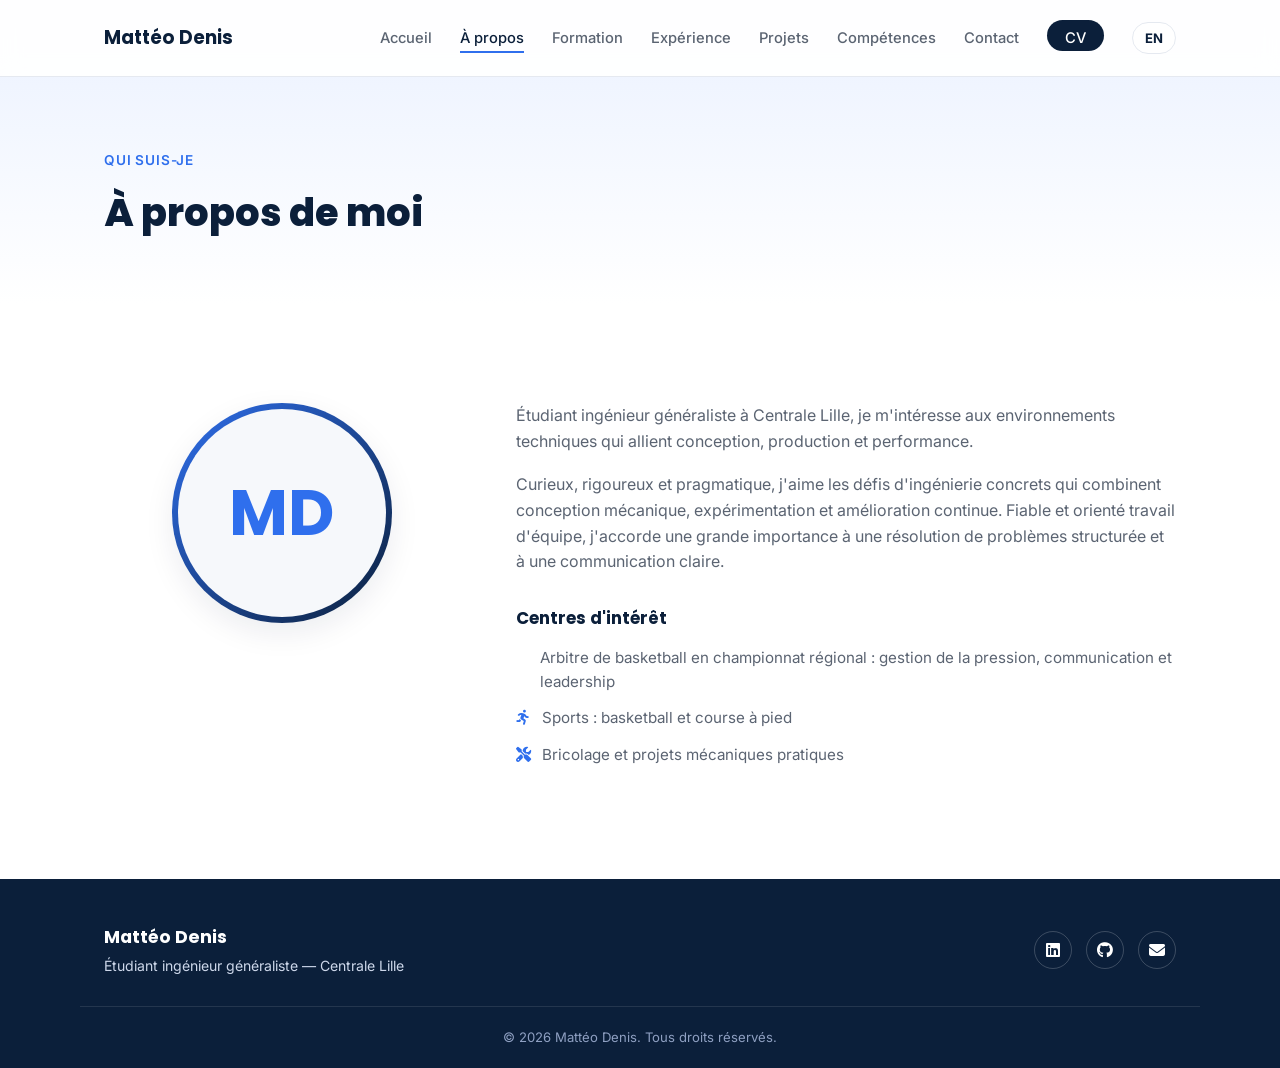
==== about.html @ f8affc0e "Nouvelle structure multi-pages + FR/EN" ====
<!DOCTYPE html>
<html lang="fr">
<head>
<meta charset="UTF-8">
<meta name="viewport" content="width=device-width, initial-scale=1.0">
<title>À propos | Mattéo Denis</title>
<meta name="description" content="À propos de Mattéo Denis, étudiant ingénieur généraliste à Centrale Lille.">
<link rel="preconnect" href="https://fonts.googleapis.com">
<link rel="preconnect" href="https://fonts.gstatic.com" crossorigin>
<link href="https://fonts.googleapis.com/css2?family=Poppins:wght@400;500;600;700;800&family=Inter:wght@400;500;600&display=swap" rel="stylesheet">
<link rel="stylesheet" href="https://cdnjs.cloudflare.com/ajax/libs/font-awesome/6.5.1/css/all.min.css">
<link rel="stylesheet" href="css/style.css">
</head>
<body>

<header id="header">
  <nav class="navbar container">
    <a href="index.html" class="logo">Mattéo Denis</a>
    <ul class="nav-links" id="navLinks">
      <li><a href="index.html" data-i18n="nav.home">Accueil</a></li>
      <li><a href="about.html" data-i18n="nav.about">À propos</a></li>
      <li><a href="education.html" data-i18n="nav.education">Formation</a></li>
      <li><a href="experience.html" data-i18n="nav.experience">Expérience</a></li>
      <li><a href="projects.html" data-i18n="nav.projects">Projets</a></li>
      <li><a href="skills.html" data-i18n="nav.skills">Compétences</a></li>
      <li><a href="contact.html" data-i18n="nav.contact">Contact</a></li>
      <li><a href="assets/CV_Matteo_Denis.pdf" class="btn-cv" target="_blank" data-i18n="nav.cv">CV</a></li>
      <li><button id="langToggle" class="lang-toggle" type="button">EN</button></li>
    </ul>
    <button class="burger" id="burger" aria-label="Menu">
      <span></span><span></span><span></span>
    </button>
  </nav>
</header>

<main>

  <section class="page-header">
    <div class="container">
      <p class="page-eyebrow" data-i18n="about.eyebrow">Qui suis-je</p>
      <h1 data-i18n="about.title">À propos de moi</h1>
    </div>
  </section>

  <section class="section">
    <div class="container">
      <div class="about-grid">
        <div class="about-photo">
          <div class="photo-frame small">
            <div class="avatar-placeholder">MD</div>
          </div>
        </div>
        <div class="about-text">
          <p data-i18n="about.p1">
            Étudiant ingénieur généraliste à Centrale Lille, je m'intéresse aux environnements
            techniques qui allient conception, production et performance.
          </p>
          <p data-i18n="about.p2">
            Curieux, rigoureux et pragmatique, j'aime les défis d'ingénierie concrets qui combinent
            conception mécanique, expérimentation et amélioration continue. Fiable et orienté travail
            d'équipe, j'accorde une grande importance à une résolution de problèmes structurée et à
            une communication claire.
          </p>
          <div class="about-interests">
            <h3 data-i18n="about.interestsTitle">Centres d'intérêt</h3>
            <ul>
              <li><i class="fas fa-whistle"></i> <span data-i18n="about.interest1">Arbitre de basketball en championnat régional : gestion de la pression, communication et leadership</span></li>
              <li><i class="fas fa-person-running"></i> <span data-i18n="about.interest2">Sports : basketball et course à pied</span></li>
              <li><i class="fas fa-screwdriver-wrench"></i> <span data-i18n="about.interest3">Bricolage et projets mécaniques pratiques</span></li>
            </ul>
          </div>
        </div>
      </div>
    </div>
  </section>

</main>

<footer>
  <div class="container footer-grid">
    <div>
      <p class="footer-name">Mattéo Denis</p>
      <p class="footer-tag" data-i18n="footer.tag">Étudiant ingénieur généraliste — Centrale Lille</p>
    </div>
    <div class="footer-socials">
      <a href="https://www.linkedin.com/in/matteo-denis1" target="_blank" aria-label="LinkedIn"><i class="fab fa-linkedin"></i></a>
      <a href="https://github.com/matteodenis59" target="_blank" aria-label="GitHub"><i class="fab fa-github"></i></a>
      <a href="mailto:matteo.denis@centrale.centralelille.fr" aria-label="Email"><i class="fas fa-envelope"></i></a>
    </div>
  </div>
  <p class="footer-copy" data-i18n="footer.copy">© 2026 Mattéo Denis. Tous droits réservés.</p>
</footer>

<a href="#top" class="back-to-top" id="backToTop" aria-label="Retour en haut"><i class="fas fa-arrow-up"></i></a>

<script src="js/i18n.js"></script>
<script src="js/main.js"></script>
</body>
</html>
---- css/style.css ----
:root {
  --navy: #0b1f3a;
  --navy-light: #122c52;
  --blue: #2f6fed;
  --blue-light: #eaf1ff;
  --text: #1c2433;
  --text-muted: #5b6472;
  --bg: #ffffff;
  --bg-alt: #f6f8fb;
  --border: #e5e9f0;
  --radius: 14px;
  --shadow: 0 10px 30px rgba(11, 31, 58, 0.08);
}

* { margin: 0; padding: 0; box-sizing: border-box; }

html { scroll-behavior: smooth; }

body {
  font-family: 'Inter', sans-serif;
  color: var(--text);
  background: var(--bg);
  line-height: 1.6;
}

h1, h2, h3 {
  font-family: 'Poppins', sans-serif;
}

a { text-decoration: none; color: inherit; }
ul { list-style: none; }
img { max-width: 100%; display: block; }

.container {
  width: 100%;
  max-width: 1120px;
  margin: 0 auto;
  padding: 0 24px;
}

/* HEADER / NAVBAR */
header {
  position: fixed;
  top: 0;
  left: 0;
  width: 100%;
  z-index: 1000;
  background: rgba(255, 255, 255, 0.92);
  backdrop-filter: blur(10px);
  border-bottom: 1px solid var(--border);
}

.navbar {
  display: flex;
  align-items: center;
  justify-content: space-between;
  height: 76px;
}

.logo {
  font-family: 'Poppins', sans-serif;
  font-weight: 700;
  font-size: 1.15rem;
  color: var(--navy);
}

.nav-links {
  display: flex;
  align-items: center;
  gap: 28px;
}

.nav-links a {
  font-size: 0.92rem;
  font-weight: 500;
  color: var(--text-muted);
  transition: color 0.2s;
  padding-bottom: 4px;
  border-bottom: 2px solid transparent;
}

.nav-links a:hover { color: var(--blue); }

.nav-links a.active {
  color: var(--navy);
  border-bottom-color: var(--blue);
}

.btn-cv {
  background: var(--navy);
  color: #fff !important;
  padding: 9px 18px;
  border-radius: 30px;
  font-weight: 600;
  border-bottom: none !important;
}

.btn-cv:hover { background: var(--blue); }

.lang-toggle {
  background: #fff;
  border: 1.5px solid var(--border);
  color: var(--navy);
  font-weight: 700;
  font-size: 0.82rem;
  padding: 7px 12px;
  border-radius: 20px;
  cursor: pointer;
  transition: 0.2s;
  font-family: 'Inter', sans-serif;
}

.lang-toggle:hover { border-color: var(--blue); color: var(--blue); }

.burger {
  display: none;
  flex-direction: column;
  gap: 5px;
  background: none;
  border: none;
  cursor: pointer;
}

.burger span {
  width: 24px;
  height: 2px;
  background: var(--navy);
  transition: 0.3s;
}

/* HERO (home page) */
.hero {
  padding: 170px 0 100px;
  background: linear-gradient(180deg, var(--blue-light) 0%, #fff 100%);
}

.hero-grid {
  display: grid;
  grid-template-columns: 1.2fr 0.8fr;
  align-items: center;
  gap: 48px;
}

.hero-eyebrow {
  color: var(--blue);
  font-weight: 600;
  letter-spacing: 0.06em;
  text-transform: uppercase;
  font-size: 0.85rem;
  margin-bottom: 14px;
}

.hero-text h1 {
  font-size: 3.2rem;
  font-weight: 800;
  color: var(--navy);
  line-height: 1.1;
}

.hero-text h1 span { color: var(--blue); }

.hero-text h2 {
  font-size: 1.3rem;
  font-weight: 500;
  color: var(--text-muted);
  margin-top: 10px;
}

.hero-tagline {
  margin-top: 22px;
  font-size: 1.02rem;
  color: var(--text-muted);
  max-width: 520px;
}

.hero-actions {
  display: flex;
  gap: 16px;
  margin-top: 32px;
  flex-wrap: wrap;
}

.btn {
  display: inline-block;
  padding: 13px 28px;
  border-radius: 30px;
  font-weight: 600;
  font-size: 0.95rem;
  transition: all 0.2s;
}

.btn-primary {
  background: var(--blue);
  color: #fff;
}

.btn-primary:hover {
  background: var(--navy);
  transform: translateY(-2px);
}

.btn-outline {
  border: 1.5px solid var(--border);
  color: var(--navy);
}

.btn-outline:hover {
  border-color: var(--blue);
  color: var(--blue);
  transform: translateY(-2px);
}

.btn-github {
  display: inline-flex;
  align-items: center;
  gap: 8px;
  background: var(--navy);
  color: #fff;
  padding: 10px 20px;
  border-radius: 30px;
  font-weight: 600;
  font-size: 0.88rem;
  transition: all 0.2s;
}

.btn-github:hover { background: #000; transform: translateY(-2px); }

.hero-socials {
  display: flex;
  gap: 16px;
  margin-top: 30px;
}

.hero-socials a {
  width: 42px;
  height: 42px;
  border-radius: 50%;
  border: 1.5px solid var(--border);
  display: flex;
  align-items: center;
  justify-content: center;
  color: var(--navy);
  transition: 0.2s;
}

.hero-socials a:hover {
  background: var(--blue);
  color: #fff;
  border-color: var(--blue);
}

.hero-photo { display: flex; justify-content: center; }

.photo-frame {
  width: 300px;
  height: 300px;
  border-radius: 50%;
  background: linear-gradient(135deg, var(--blue), var(--navy));
  padding: 6px;
  box-shadow: var(--shadow);
}

.photo-frame.small { width: 220px; height: 220px; }

.avatar-placeholder {
  width: 100%;
  height: 100%;
  border-radius: 50%;
  background: var(--bg-alt);
  display: flex;
  align-items: center;
  justify-content: center;
  font-family: 'Poppins', sans-serif;
  font-weight: 700;
  font-size: 4rem;
  color: var(--blue);
  overflow: hidden;
}

.photo-frame img {
  width: 100%;
  height: 100%;
  object-fit: cover;
  border-radius: 50%;
}

/* HOME — highlight cards linking to sections */
.home-highlights { padding: 90px 0; }

.highlights-grid {
  display: grid;
  grid-template-columns: repeat(3, 1fr);
  gap: 24px;
  margin-top: 20px;
}

.highlight-card {
  background: #fff;
  border: 1px solid var(--border);
  border-radius: var(--radius);
  padding: 30px;
  transition: all 0.2s;
}

.highlight-card:hover {
  transform: translateY(-6px);
  box-shadow: var(--shadow);
  border-color: var(--blue);
}

.highlight-icon {
  width: 50px;
  height: 50px;
  border-radius: 12px;
  background: var(--blue-light);
  color: var(--blue);
  display: flex;
  align-items: center;
  justify-content: center;
  font-size: 1.3rem;
  margin-bottom: 18px;
}

.highlight-card h3 {
  color: var(--navy);
  font-size: 1.1rem;
  margin-bottom: 8px;
}

.highlight-card p {
  color: var(--text-muted);
  font-size: 0.92rem;
  margin-bottom: 16px;
}

.highlight-link {
  color: var(--blue);
  font-weight: 600;
  font-size: 0.88rem;
}

.highlight-link i { margin-left: 4px; }

/* PAGE HEADER (inner pages banner) */
.page-header {
  padding: 150px 0 60px;
  background: linear-gradient(180deg, var(--blue-light) 0%, #fff 100%);
}

.page-eyebrow {
  color: var(--blue);
  font-weight: 600;
  letter-spacing: 0.06em;
  text-transform: uppercase;
  font-size: 0.85rem;
  margin-bottom: 10px;
}

.page-header h1 {
  font-size: 2.4rem;
  font-weight: 800;
  color: var(--navy);
}

.breadcrumb {
  margin-top: 14px;
  font-size: 0.85rem;
  color: var(--text-muted);
}

.breadcrumb a { color: var(--blue); font-weight: 600; }

/* SECTIONS */
.section { padding: 100px 0; }
.section.alt { background: var(--bg-alt); }
.section.tight { padding: 70px 0; }

.section-eyebrow {
  color: var(--blue);
  font-weight: 600;
  letter-spacing: 0.06em;
  text-transform: uppercase;
  font-size: 0.82rem;
  margin-bottom: 10px;
}

.section-title {
  font-size: 2.1rem;
  font-weight: 700;
  color: var(--navy);
  margin-bottom: 48px;
}

/* ABOUT */
.about-grid {
  display: grid;
  grid-template-columns: 0.7fr 1.3fr;
  gap: 56px;
  align-items: start;
}

.about-photo { display: flex; justify-content: center; }

.about-text p { margin-bottom: 18px; color: var(--text-muted); }

.about-interests { margin-top: 30px; }

.about-interests h3 {
  color: var(--navy);
  font-size: 1.05rem;
  margin-bottom: 14px;
}

.about-interests li {
  display: flex;
  gap: 10px;
  align-items: flex-start;
  margin-bottom: 12px;
  color: var(--text-muted);
  font-size: 0.95rem;
}

.about-interests i {
  color: var(--blue);
  margin-top: 4px;
  width: 16px;
}

/* TIMELINE */
.timeline {
  border-left: 2px solid var(--border);
  margin-left: 8px;
}

.timeline-item {
  position: relative;
  padding: 0 0 44px 36px;
}

.timeline-item::before {
  content: '';
  position: absolute;
  left: -7px;
  top: 4px;
  width: 12px;
  height: 12px;
  border-radius: 50%;
  background: var(--blue);
  box-shadow: 0 0 0 4px var(--blue-light);
}

.timeline-item:last-child { padding-bottom: 0; }

.timeline-date {
  font-size: 0.85rem;
  font-weight: 600;
  color: var(--blue);
  margin-bottom: 6px;
  display: flex;
  align-items: center;
  gap: 10px;
}

.badge {
  background: var(--navy);
  color: #fff;
  font-size: 0.7rem;
  padding: 3px 10px;
  border-radius: 20px;
  font-weight: 600;
}

.timeline-content {
  background: #fff;
  border: 1px solid var(--border);
  border-radius: var(--radius);
  padding: 22px 26px;
}

.timeline-content h3 {
  color: var(--navy);
  font-size: 1.1rem;
  margin-bottom: 4px;
}

.timeline-role {
  font-weight: 600;
  color: var(--text);
  margin-bottom: 10px;
  font-size: 0.92rem;
}

.timeline-content p, .timeline-content ul {
  color: var(--text-muted);
  font-size: 0.94rem;
}

.timeline-content ul { margin-top: 6px; }

.timeline-content li {
  list-style: disc;
  margin-left: 18px;
  margin-bottom: 6px;
}

/* PROJECTS GRID */
.projects-grid {
  display: grid;
  grid-template-columns: repeat(2, 1fr);
  gap: 28px;
}

.project-card {
  background: #fff;
  border: 1px solid var(--border);
  border-radius: var(--radius);
  padding: 32px;
  transition: transform 0.2s, box-shadow 0.2s;
  display: flex;
  flex-direction: column;
}

.project-card:hover {
  transform: translateY(-6px);
  box-shadow: var(--shadow);
}

.project-icon {
  width: 54px;
  height: 54px;
  border-radius: 14px;
  background: var(--blue-light);
  color: var(--blue);
  display: flex;
  align-items: center;
  justify-content: center;
  font-size: 1.4rem;
  margin-bottom: 20px;
}

.project-card h3 {
  color: var(--navy);
  font-size: 1.15rem;
  margin-bottom: 8px;
}

.project-meta {
  font-size: 0.82rem;
  color: var(--blue);
  font-weight: 600;
  margin-bottom: 14px;
}

.project-card p {
  color: var(--text-muted);
  font-size: 0.94rem;
  margin-bottom: 10px;
}

.tags {
  display: flex;
  flex-wrap: wrap;
  gap: 8px;
  margin: 16px 0;
}

.tags span {
  background: var(--bg-alt);
  color: var(--navy);
  font-size: 0.78rem;
  font-weight: 600;
  padding: 5px 12px;
  border-radius: 20px;
}

.project-card-actions {
  margin-top: auto;
  display: flex;
  gap: 12px;
  flex-wrap: wrap;
  padding-top: 10px;
}

.link-more {
  color: var(--blue);
  font-weight: 600;
  font-size: 0.88rem;
  display: inline-flex;
  align-items: center;
  gap: 6px;
}

/* PROJECT DETAIL PAGE */
.project-detail-header {
  padding: 150px 0 50px;
  background: linear-gradient(180deg, var(--blue-light) 0%, #fff 100%);
}

.project-detail-header .project-icon { margin-bottom: 24px; }

.project-detail-header h1 {
  font-size: 2.2rem;
  font-weight: 800;
  color: var(--navy);
  margin-bottom: 10px;
}

.project-detail-meta {
  color: var(--blue);
  font-weight: 600;
  font-size: 0.92rem;
  margin-bottom: 24px;
}

.project-detail-actions {
  display: flex;
  gap: 14px;
  flex-wrap: wrap;
  margin-top: 10px;
}

.project-detail-body {
  padding: 70px 0;
}

.project-detail-body .content-block {
  max-width: 760px;
  margin-bottom: 40px;
}

.project-detail-body h2 {
  color: var(--navy);
  font-size: 1.4rem;
  margin-bottom: 16px;
}

.project-detail-body p {
  color: var(--text-muted);
  margin-bottom: 14px;
  font-size: 1rem;
}

.project-detail-body ul {
  margin-bottom: 14px;
}

.project-detail-body li {
  list-style: disc;
  margin-left: 20px;
  color: var(--text-muted);
  margin-bottom: 8px;
}

/* SKILLS */
.skills-grid {
  display: grid;
  grid-template-columns: repeat(4, 1fr);
  gap: 28px;
  margin-bottom: 56px;
}

.skills-col h3 {
  color: var(--navy);
  font-size: 1rem;
  margin-bottom: 16px;
}

.tech-badges {
  display: flex;
  flex-wrap: wrap;
  gap: 8px;
}

.tech-badges span {
  background: #fff;
  border: 1px solid var(--border);
  color: var(--text);
  font-size: 0.82rem;
  font-weight: 500;
  padding: 7px 14px;
  border-radius: 20px;
}

.skills-bottom {
  display: grid;
  grid-template-columns: repeat(2, 1fr);
  gap: 28px;
  border-top: 1px solid var(--border);
  padding-top: 48px;
}

.skills-bottom-col h3 {
  color: var(--navy);
  font-size: 1.05rem;
  margin-bottom: 18px;
}

.lang-list li, .cert-list li {
  display: flex;
  align-items: center;
  justify-content: space-between;
  padding: 12px 0;
  border-bottom: 1px solid var(--border);
  font-size: 0.94rem;
}

.lang-list li span { font-weight: 600; color: var(--navy); }
.lang-list li em { color: var(--text-muted); font-style: normal; font-size: 0.86rem; }

.cert-list li {
  justify-content: flex-start;
  gap: 12px;
  color: var(--text-muted);
}

.cert-list i { color: var(--blue); }

/* CONTACT */
.contact-info p {
  color: var(--text-muted);
  max-width: 560px;
  margin-bottom: 30px;
}

.contact-list {
  display: flex;
  flex-direction: column;
  gap: 16px;
  margin-bottom: 34px;
}

.contact-list li {
  display: flex;
  align-items: center;
  gap: 14px;
  font-size: 0.98rem;
  color: var(--text);
}

.contact-list i {
  width: 20px;
  color: var(--blue);
  font-size: 1.05rem;
}

.contact-actions { display: flex; gap: 16px; flex-wrap: wrap; }

/* FOOTER */
footer {
  background: var(--navy);
  color: #cdd7ea;
  padding: 44px 0 20px;
}

.footer-grid {
  display: flex;
  justify-content: space-between;
  align-items: center;
  flex-wrap: wrap;
  gap: 20px;
  padding-bottom: 28px;
  border-bottom: 1px solid rgba(255,255,255,0.1);
}

.footer-name {
  font-family: 'Poppins', sans-serif;
  font-weight: 700;
  color: #fff;
  font-size: 1.1rem;
}

.footer-tag { font-size: 0.88rem; margin-top: 4px; }

.footer-socials { display: flex; gap: 14px; }

.footer-socials a {
  width: 38px;
  height: 38px;
  border-radius: 50%;
  border: 1px solid rgba(255,255,255,0.2);
  display: flex;
  align-items: center;
  justify-content: center;
  color: #fff;
  transition: 0.2s;
}

.footer-socials a:hover { background: var(--blue); border-color: var(--blue); }

.footer-copy {
  text-align: center;
  font-size: 0.82rem;
  margin-top: 20px;
  color: #8fa0c2;
}

/* BACK TO TOP */
.back-to-top {
  position: fixed;
  bottom: 28px;
  right: 28px;
  width: 46px;
  height: 46px;
  border-radius: 50%;
  background: var(--navy);
  color: #fff;
  display: flex;
  align-items: center;
  justify-content: center;
  opacity: 0;
  pointer-events: none;
  transition: all 0.25s;
  z-index: 900;
}

.back-to-top.visible { opacity: 1; pointer-events: auto; }
.back-to-top:hover { background: var(--blue); transform: translateY(-3px); }

/* ANIMATIONS */
.reveal {
  opacity: 0;
  transform: translateY(24px);
  transition: opacity 0.6s ease, transform 0.6s ease;
}

.reveal.visible { opacity: 1; transform: translateY(0); }

/* RESPONSIVE */
@media (max-width: 900px) {
  .hero-grid { grid-template-columns: 1fr; text-align: center; }
  .hero-text h1 { font-size: 2.4rem; }
  .hero-actions, .hero-socials { justify-content: center; }
  .hero-photo { order: -1; }
  .photo-frame { width: 220px; height: 220px; }
  .about-grid { grid-template-columns: 1fr; text-align: center; }
  .about-photo { margin-bottom: 10px; }
  .about-interests li { text-align: left; }
  .projects-grid { grid-template-columns: 1fr; }
  .skills-grid { grid-template-columns: repeat(2, 1fr); }
  .skills-bottom { grid-template-columns: 1fr; }
  .highlights-grid { grid-template-columns: 1fr; }
}

@media (max-width: 720px) {
  .nav-links {
    position: fixed;
    top: 76px;
    left: 0;
    width: 100%;
    background: #fff;
    flex-direction: column;
    align-items: flex-start;
    padding: 24px;
    gap: 20px;
    border-bottom: 1px solid var(--border);
    transform: translateY(-150%);
    transition: transform 0.3s;
    max-height: calc(100vh - 76px);
    overflow-y: auto;
  }
  .nav-links.open { transform: translateY(0); }
  .burger { display: flex; }
  .skills-grid { grid-template-columns: 1fr; }
  .section { padding: 70px 0; }
  .hero { padding: 140px 0 70px; }
  .page-header, .project-detail-header { padding: 130px 0 40px; }
}
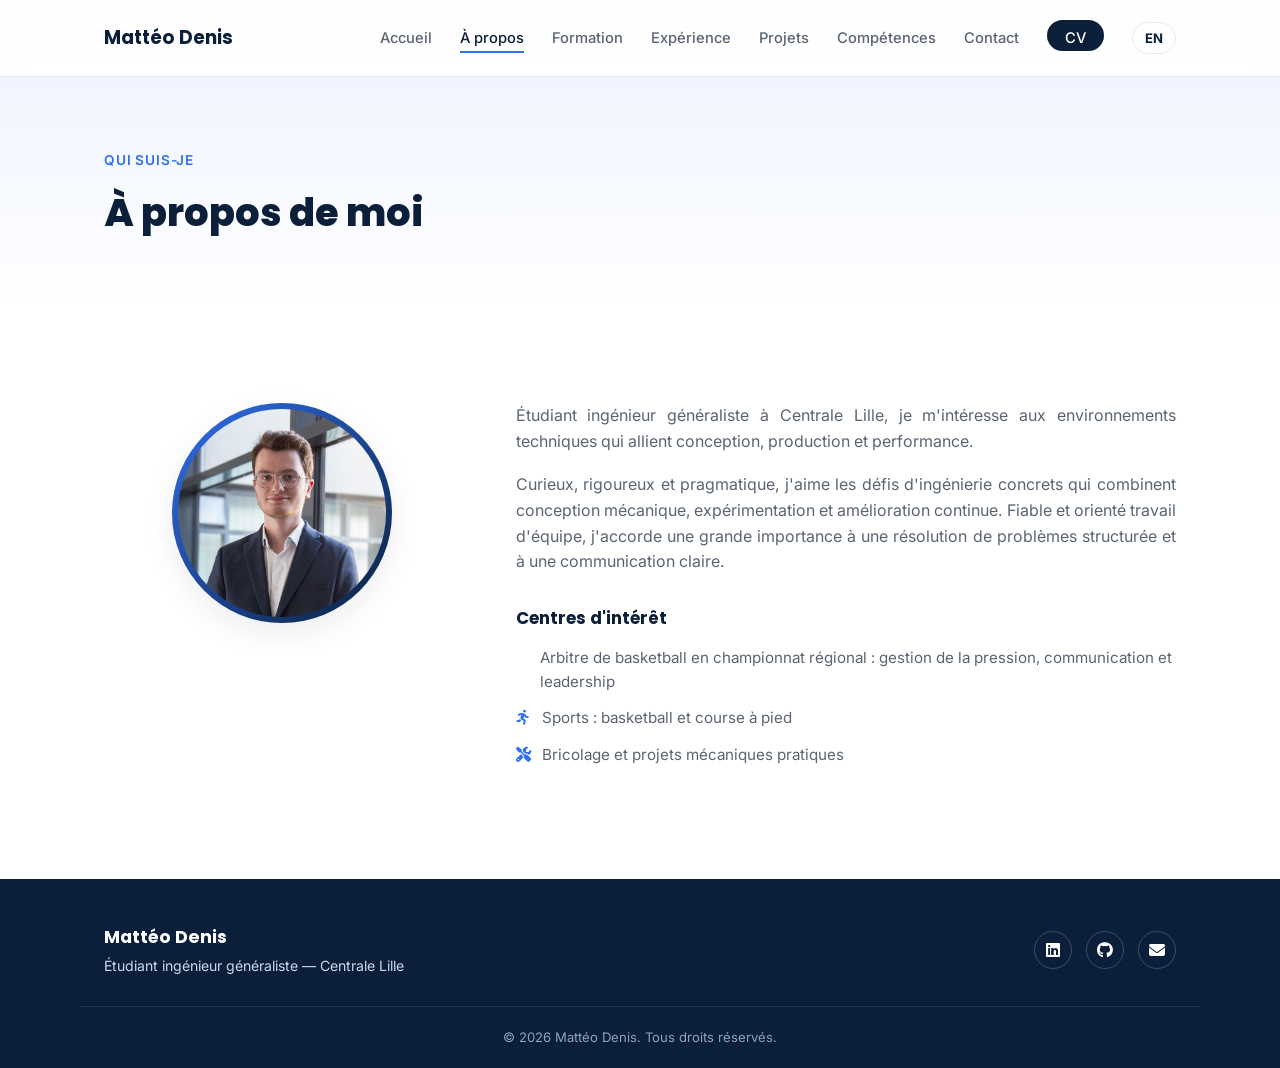
==== commit 06616466: "Ajout organigramme équipe et rapport PDF" ====
--- a/about.html
+++ b/about.html
@@ -47,7 +47,7 @@
       <div class="about-grid">
         <div class="about-photo">
           <div class="photo-frame small">
-            <div class="avatar-placeholder">MD</div>
+            <img src="images/photo.jpg" alt="Photo de Mattéo Denis">
           </div>
         </div>
         <div class="about-text">
--- a/css/style.css
+++ b/css/style.css
@@ -401,7 +401,7 @@
 
 .about-photo { display: flex; justify-content: center; }
 
-.about-text p { margin-bottom: 18px; color: var(--text-muted); }
+.about-text p { margin-bottom: 18px; color: var(--text-muted); text-align: justify; }
 
 .about-interests { margin-top: 30px; }
 
@@ -493,6 +493,7 @@
 .timeline-content p, .timeline-content ul {
   color: var(--text-muted);
   font-size: 0.94rem;
+  text-align: justify;
 }
 
 .timeline-content ul { margin-top: 6px; }
@@ -624,7 +625,7 @@
 }
 
 .project-detail-body .content-block {
-  max-width: 760px;
+  max-width: 100%;
   margin-bottom: 40px;
 }
 
@@ -638,6 +639,7 @@
   color: var(--text-muted);
   margin-bottom: 14px;
   font-size: 1rem;
+  text-align: justify;
 }
 
 .project-detail-body ul {
@@ -720,6 +722,7 @@
   color: var(--text-muted);
   max-width: 560px;
   margin-bottom: 30px;
+  text-align: justify;
 }
 
 .contact-list {
@@ -865,3 +868,110 @@
   .hero { padding: 140px 0 70px; }
   .page-header, .project-detail-header { padding: 130px 0 40px; }
 }
+
+.project-detail-body .content-block.wide { max-width: 100%; }
+
+.pdf-embed {
+  width: 80%;
+  height: 780px;
+  border: 1px solid var(--border);
+  border-radius: var(--radius);
+  overflow: hidden;
+  margin: 20px auto;
+  background: var(--bg-alt);
+}
+
+.pdf-embed iframe {
+  width: 100%;
+  height: 100%;
+  border: none;
+}
+
+@media (max-width: 720px) {
+  .pdf-embed { height: 480px; }
+}
+
+.text-link {
+  color: var(--blue);
+  text-decoration: underline;
+  font-weight: 600;
+}
+
+.text-link:hover {
+  color: var(--navy);
+}
+
+.content-with-image {
+  display: grid;
+  grid-template-columns: 1.2fr 1fr;
+  gap: 32px;
+  align-items: center;
+  max-width: 960px;
+}
+
+.content-image {
+  width: 100%;
+  border-radius: var(--radius);
+  box-shadow: var(--shadow);
+}
+
+@media (max-width: 720px) {
+  .content-with-image { grid-template-columns: 1fr; }
+}
+
+.team-grid {
+  display: grid;
+  grid-template-columns: repeat(4, 1fr);
+  gap: 20px;
+  margin-top: 20px;
+}
+
+.team-card {
+  background: #fff;
+  border: 1px solid var(--border);
+  border-radius: var(--radius);
+  padding: 20px;
+  text-align: center;
+  transition: all 0.2s;
+  display: block;
+}
+
+.team-card:hover {
+  transform: translateY(-4px);
+  box-shadow: var(--shadow);
+  border-color: var(--blue);
+}
+
+.team-avatar {
+  width: 56px;
+  height: 56px;
+  border-radius: 50%;
+  background: var(--blue-light);
+  color: var(--blue);
+  font-weight: 700;
+  font-family: 'Poppins', sans-serif;
+  display: flex;
+  align-items: center;
+  justify-content: center;
+  margin: 0 auto 12px;
+}
+
+.team-name { color: var(--navy); font-weight: 600; font-size: 0.95rem; }
+.team-role { color: var(--text-muted); font-size: 0.8rem; margin: 4px 0 10px; }
+
+.team-linkedin {
+  color: var(--blue);
+  font-size: 0.82rem;
+  font-weight: 600;
+  display: inline-flex;
+  align-items: center;
+  gap: 6px;
+}
+
+@media (max-width: 900px) { .team-grid { grid-template-columns: repeat(2, 1fr); } }
+@media (max-width: 500px) { .team-grid { grid-template-columns: 1fr; } }
+
+.team-card .team-name,
+.team-card .team-role {
+  text-align: center;
+}
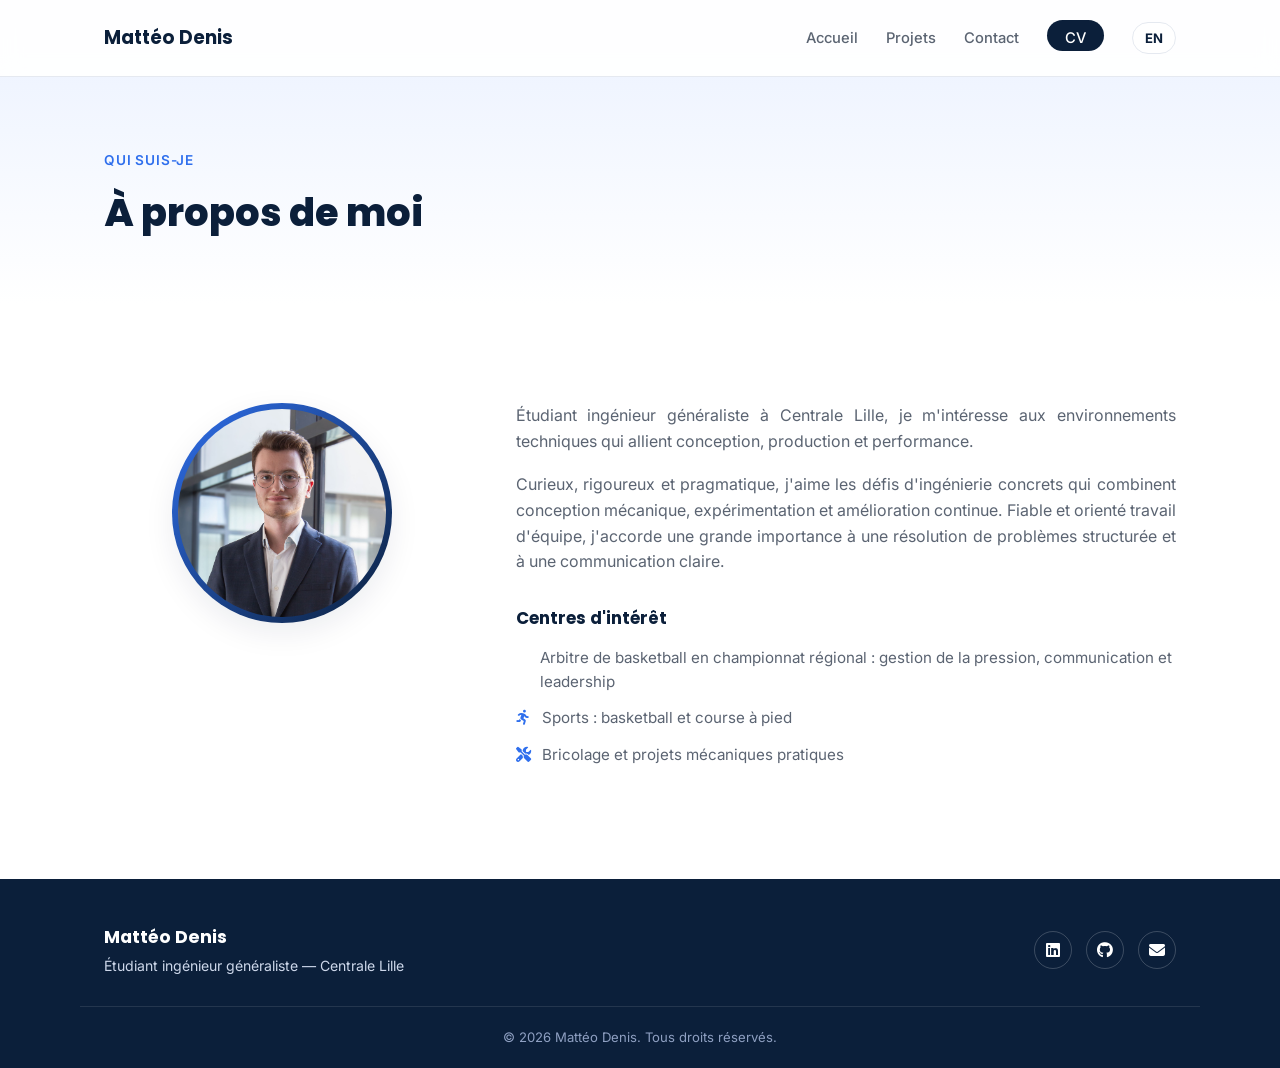
==== commit bb785029: "Simplifie la page d'accueil et corrige les traductions/images du projet éolienne" ====
--- a/about.html
+++ b/about.html
@@ -18,11 +18,7 @@
     <a href="index.html" class="logo">Mattéo Denis</a>
     <ul class="nav-links" id="navLinks">
       <li><a href="index.html" data-i18n="nav.home">Accueil</a></li>
-      <li><a href="about.html" data-i18n="nav.about">À propos</a></li>
-      <li><a href="education.html" data-i18n="nav.education">Formation</a></li>
-      <li><a href="experience.html" data-i18n="nav.experience">Expérience</a></li>
       <li><a href="projects.html" data-i18n="nav.projects">Projets</a></li>
-      <li><a href="skills.html" data-i18n="nav.skills">Compétences</a></li>
       <li><a href="contact.html" data-i18n="nav.contact">Contact</a></li>
       <li><a href="assets/CV_Matteo_Denis.pdf" class="btn-cv" target="_blank" data-i18n="nav.cv">CV</a></li>
       <li><button id="langToggle" class="lang-toggle" type="button">EN</button></li>
--- a/css/style.css
+++ b/css/style.css
@@ -903,7 +903,7 @@
 
 .content-with-image {
   display: grid;
-  grid-template-columns: 1.2fr 1fr;
+  grid-template-columns: 2fr 1fr;
   gap: 32px;
   align-items: center;
   max-width: 960px;
@@ -974,4 +974,47 @@
 .team-card .team-name,
 .team-card .team-role {
   text-align: center;
+}
+
+.method-step {
+  margin-bottom: 24px;
+}
+
+.method-step h3 {
+  color: var(--navy);
+  font-size: 1.05rem;
+  margin-bottom: 8px;
+}
+
+.method-step:last-child {
+  margin-bottom: 0;
+}
+
+.method-step h4 {
+  color: var(--text-muted);
+  font-size: 0.88rem;
+  font-weight: 600;
+  text-transform: uppercase;
+  letter-spacing: 0.03em;
+  margin-bottom: 8px;
+}
+
+
+.method-substep-with-image {
+  display: grid;
+  grid-template-columns: 1.4fr 1fr;
+  gap: 32px;
+  align-items: start;
+  margin-top: 16px;
+}
+
+.project-image-container figcaption {
+  font-size: 0.82rem;
+  color: var(--text-muted);
+  margin-top: 8px;
+  text-align: center;
+}
+
+@media (max-width: 720px) {
+  .method-substep-with-image { grid-template-columns: 1fr; }
 }
